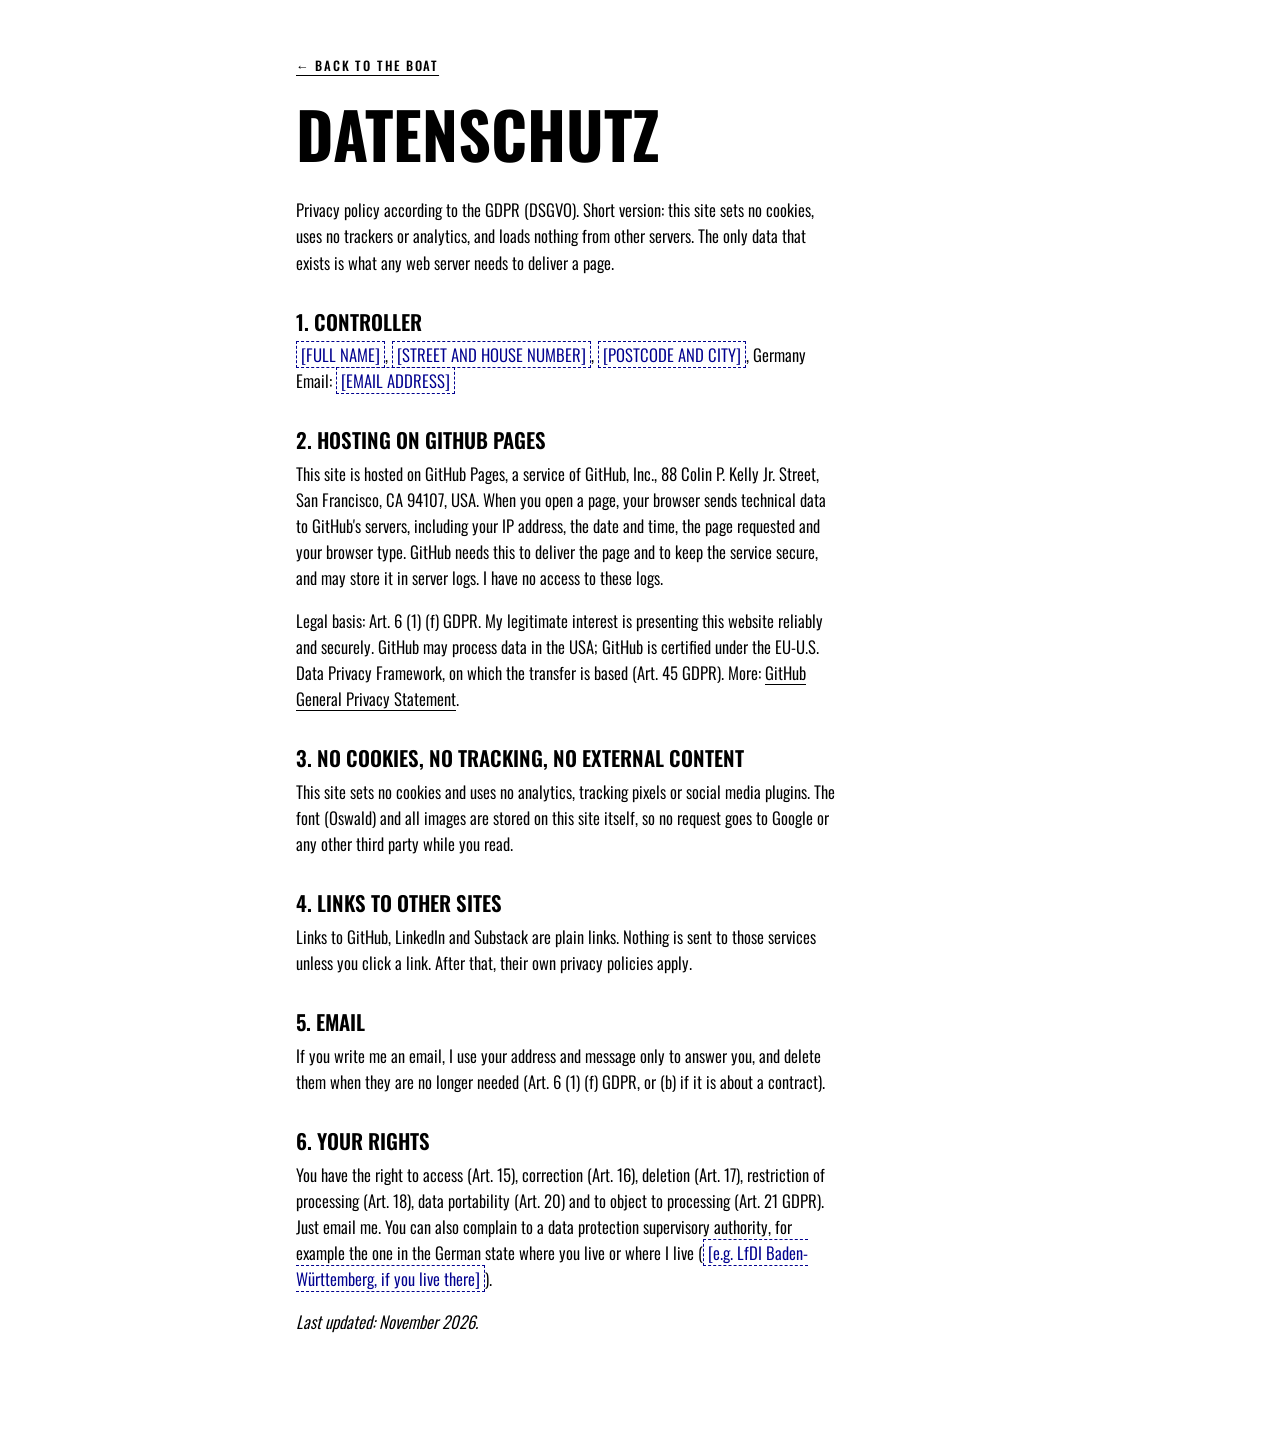
==== datenschutz.html @ 5a3aac25 "First version of ameursault.de Plain HTML/CSS/JS personal site: hero with robot-arm animation, linoc" ====
<!doctype html>
<html lang="en">
<head>
  <meta charset="utf-8">
  <meta name="viewport" content="width=device-width, initial-scale=1">
  <title>Datenschutz · Caspar Röder</title>
  <meta name="description" content="Privacy policy (Datenschutzerklärung) for ameursault.de.">
  <meta name="robots" content="noindex">
  <link rel="icon" href="favicon.svg" type="image/svg+xml">
  <link rel="stylesheet" href="css/style.css">
</head>
<body>
<main class="page legal">
  <a class="back" href="./">← Back to the boat</a>
  <h1>Datenschutz</h1>
  <p>Privacy policy according to the GDPR (DSGVO). Short version: this site sets no cookies, uses no trackers or analytics, and loads nothing from other servers. The only data that exists is what any web server needs to deliver a page.</p>

  <!-- TODO Caspar: replace every [BRACKETED] part with your real details. -->
  <h2>1. Controller</h2>
  <p>
    <mark class="todo">[FULL NAME]</mark>, <mark class="todo">[STREET AND HOUSE NUMBER]</mark>, <mark class="todo">[POSTCODE AND CITY]</mark>, Germany<br>
    Email: <mark class="todo">[EMAIL ADDRESS]</mark>
  </p>

  <h2>2. Hosting on GitHub Pages</h2>
  <p>This site is hosted on GitHub Pages, a service of GitHub, Inc., 88 Colin P. Kelly Jr. Street, San Francisco, CA 94107, USA. When you open a page, your browser sends technical data to GitHub's servers, including your IP address, the date and time, the page requested and your browser type. GitHub needs this to deliver the page and to keep the service secure, and may store it in server logs. I have no access to these logs.</p>
  <p>Legal basis: Art. 6 (1) (f) GDPR. My legitimate interest is presenting this website reliably and securely. GitHub may process data in the USA; GitHub is certified under the EU-U.S. Data Privacy Framework, on which the transfer is based (Art. 45 GDPR). More: <a href="https://docs.github.com/en/site-policy/privacy-policies/github-general-privacy-statement">GitHub General Privacy Statement</a>.</p>

  <h2>3. No cookies, no tracking, no external content</h2>
  <p>This site sets no cookies and uses no analytics, tracking pixels or social media plugins. The font (Oswald) and all images are stored on this site itself, so no request goes to Google or any other third party while you read.</p>

  <h2>4. Links to other sites</h2>
  <p>Links to GitHub, LinkedIn and Substack are plain links. Nothing is sent to those services unless you click a link. After that, their own privacy policies apply.</p>

  <h2>5. Email</h2>
  <p>If you write me an email, I use your address and message only to answer you, and delete them when they are no longer needed (Art. 6 (1) (f) GDPR, or (b) if it is about a contract).</p>

  <h2>6. Your rights</h2>
  <p>You have the right to access (Art. 15), correction (Art. 16), deletion (Art. 17), restriction of processing (Art. 18), data portability (Art. 20) and to object to processing (Art. 21 GDPR). Just email me. You can also complain to a data protection supervisory authority, for example the one in the German state where you live or where I live (<mark class="todo">[e.g. LfDI Baden-Württemberg, if you live there]</mark>).</p>

  <p><em>Last updated: November 2026.</em></p>
</main>
</body>
</html>
---- css/style.css ----
/* ameursault.de: black and white, one accent from the LauzHack project (AXA blue). */

@font-face {
  font-family: "Oswald";
  src: url("../fonts/oswald-latin.woff2") format("woff2");
  font-weight: 200 700; /* one variable file covers every weight */
  font-display: swap;
}

:root {
  --ink: #000;
  --paper: #fff;
  --accent: #00008f;   /* main accent, from frugal-site-check */
  --accent-2: #3b3fd8; /* second colour, only for focus rings */

  /* The boat: width of the left column, the hull inside it, and the seats. */
  --spine: 44px;
  --hull: 26px;
  --seat: 14px;
  --gutter: 16px;
  --line: 1.25px;
}
@media (min-width: 700px) {
  :root { --spine: 88px; --hull: 40px; --seat: 20px; }
}

* { box-sizing: border-box; }
html { -webkit-text-size-adjust: 100%; scroll-behavior: smooth; }
body {
  margin: 0;
  background: var(--paper);
  color: var(--ink);
  font: 350 1.1875rem/1.55 "Oswald", "Arial Narrow", sans-serif;
  overflow-x: hidden;
}
p { margin: 0 0 1em; max-width: 60ch; }
h1, h2, h3 { margin: 0; text-transform: uppercase; }
ul, ol { margin: 0; padding: 0; list-style: none; }
img, svg { display: block; max-width: 100%; }
a { color: inherit; text-decoration-thickness: 1px; text-underline-offset: 4px; }
a:hover { color: var(--accent); }
:focus-visible { outline: 2px solid var(--accent-2); outline-offset: 3px; }
button { font: inherit; color: inherit; }

.skip {
  position: absolute; left: 16px; top: -60px; z-index: 10;
  background: var(--ink); color: var(--paper); padding: 8px 14px;
}
.skip:focus { top: 12px; }

/* ---------- page + boat ---------- */
.page {
  position: relative;
  max-width: 980px;
  margin: 0 auto;
  padding: 0 var(--gutter);
}

/* Bow and stern keep a fixed height; only the straight middle stretches with the page. */
.hull {
  position: absolute;
  top: 24px; bottom: 24px;
  left: calc(var(--gutter) + (var(--spine) - var(--hull)) / 2);
  width: var(--hull);
  display: flex; flex-direction: column;
  pointer-events: none;
}
.hull svg { width: 100%; height: 120px; flex: none; overflow: visible; }
.hull path { fill: none; stroke: var(--ink); stroke-width: var(--line); vector-effect: non-scaling-stroke; }
.hull .mid {
  flex: 1;
  margin: 0 calc(var(--hull) / 40 * 1 - var(--line) / 2);
  border-left: var(--line) solid var(--ink);
  border-right: var(--line) solid var(--ink);
}

.sec {
  position: relative;
  margin-left: var(--spine);
  padding: 80px 0 16px;
}
.hero { padding-top: 150px; } /* the first seat sits just below the bow */

/* An oar = the thin rule that opens each section. Its seat sits on the hull. */
.oar {
  position: relative;
  display: flex; align-items: center;
  min-height: var(--seat);
  margin-bottom: 32px;
}
.oar::before { /* the shaft */
  content: "";
  position: absolute; top: 50%;
  left: calc(var(--spine) / -2); right: 16px;
  border-top: 1px solid var(--ink);
}
.oar::after { /* the blade */
  content: "";
  position: absolute; top: 50%; right: 0;
  width: 22px; height: 8px; margin-top: -4px;
  border-radius: 50%;
  background: var(--ink);
}
.seat {
  position: absolute; z-index: 1;
  left: calc(var(--spine) / -2 - var(--seat) / 2);
  width: var(--seat); height: var(--seat);
  border: var(--line) solid var(--ink);
  border-radius: 50%;
  background: var(--paper);
}
.label {
  position: relative; z-index: 1;
  padding-right: 12px;
  background: var(--paper);
  font-size: 0.75rem; font-weight: 500;
  letter-spacing: 0.14em; text-transform: uppercase;
}

/* Wide screens have room for the oar on the other side too, like in the print. */
@media (min-width: 1140px) {
  .seat::before {
    content: ""; position: absolute; top: 50%; right: 100%;
    width: 72px; border-top: 1px solid var(--ink);
  }
  .seat::after {
    content: ""; position: absolute; top: 50%; right: calc(100% + 64px);
    width: 22px; height: 8px; margin-top: -4px;
    border-radius: 50%; background: var(--ink);
  }
}

/* Accent only where you are (or point): the seat and oar of the current section. */
.oar, .oar::before, .oar::after, .seat, .seat::before, .seat::after {
  transition: background-color 0.3s, border-color 0.3s, color 0.3s;
}
.sec.is-here .seat, .oar:hover .seat { background: var(--accent); border-color: var(--accent); }
.sec.is-here .oar::before, .oar:hover::before,
.sec.is-here .seat::before, .oar:hover .seat::before { border-color: var(--accent); }
.sec.is-here .oar::after, .oar:hover::after,
.sec.is-here .seat::after, .oar:hover .seat::after { background: var(--accent); }
.sec.is-here .label { color: var(--accent); }

/* ---------- hero ---------- */
.hero-grid { display: grid; gap: 24px; }
.name {
  font-weight: 700;
  font-size: clamp(3.4rem, 19vw, 8rem);
  line-height: 1.04; /* room for the dots on the Ö when the name wraps */
  letter-spacing: -0.005em;
}
.tags { display: flex; flex-wrap: wrap; gap: 4px 0; }
.tags li {
  font-size: 0.78rem; font-weight: 500;
  letter-spacing: 0.14em; text-transform: uppercase;
}
/* Dot after each tag (not before), so a wrapped line never starts with a stray dot. */
.tags li:not(:last-child)::after { content: "·"; padding: 0 0.6em; }
/* Inside cards and the overlay, tags are small boxes instead. */
.card .tags, .sheet .tags { gap: 6px; }
.card .tags li, .sheet .tags li { border: 1px solid currentColor; padding: 1px 6px; }
.card .tags li::after, .sheet .tags li::after { content: none; }
.about { padding-top: 8px; }

@media (min-width: 860px) {
  .hero-grid {
    grid-template-columns: minmax(0, 1fr) minmax(300px, 430px);
    grid-template-areas: "name name" "tags tags" "about stage";
    column-gap: 48px;
  }
  .name { grid-area: name; }
  .tags { grid-area: tags; }
  .about { grid-area: about; padding-top: 24px; }
  .stage { grid-area: stage; align-self: start; margin-top: 24px; }
}

/* ---------- robot-arm stage ---------- */
.stage { position: relative; margin: 0; max-width: 420px; }
.stage svg { width: 100%; height: auto; overflow: visible; }
.stage .floor { stroke: var(--ink); stroke-width: 1.5; }
.stage .line { fill: none; stroke: var(--ink); stroke-width: 2; }
.stage .thin { stroke-width: 1.25; }
.stage .bucket { fill: var(--paper); stroke: var(--ink); stroke-width: 2; stroke-linejoin: round; }
.stage .part { fill: var(--paper); stroke: var(--ink); stroke-width: 2; }
.stage .led { fill: var(--accent); }
.stage .link { stroke: var(--ink); stroke-width: 13; stroke-linecap: round; }
.stage .link-in { stroke: var(--paper); stroke-width: 7; stroke-linecap: round; }
.stage .joint { fill: var(--paper); stroke: var(--ink); stroke-width: 2.5; }
.stage .palm { stroke: var(--ink); stroke-width: 5; stroke-linecap: round; }
.stage .finger { fill: none; stroke: var(--ink); stroke-width: 5; stroke-linecap: round; stroke-linejoin: round; }

.again {
  position: absolute; top: 0; right: 0;
  display: inline-flex; align-items: center; gap: 6px;
  min-height: 32px; padding: 4px 12px;
  border: 1px solid var(--ink); background: var(--paper);
  font-size: 0.75rem; font-weight: 500; letter-spacing: 0.14em; text-transform: uppercase;
  cursor: pointer;
}
.again svg { fill: none; stroke: currentColor; stroke-width: 1.6; stroke-linecap: round; }
.again:hover { color: var(--accent); border-color: var(--accent); }

/* ---------- section headings ---------- */
h2 {
  font-weight: 600;
  font-size: clamp(2.2rem, 7vw, 3.6rem);
  line-height: 1;
  margin-bottom: 32px;
}

/* ---------- projects ---------- */
.cards {
  display: grid;
  grid-template-columns: repeat(auto-fill, minmax(250px, 1fr));
  gap: 16px;
}
.card {
  display: flex; flex-direction: column; gap: 10px;
  width: 100%; height: 100%; min-height: 200px;
  padding: 20px;
  text-align: left;
  background: var(--paper);
  border: 1px solid var(--ink);
  border-radius: 0;
  cursor: pointer;
  transition: border-color 0.2s, color 0.2s;
}
.card h3 { font-size: 1.6rem; font-weight: 600; line-height: 1.05; }
.card p { margin: 0; font-size: 1.05rem; line-height: 1.4; }
.card .tags { margin-top: auto; }
.card .tags li { font-size: 0.68rem; }
.card .more {
  align-self: flex-end;
  font-size: 0.7rem; font-weight: 500; letter-spacing: 0.14em; text-transform: uppercase;
}
.card:hover, .card:focus-visible { border-color: var(--accent); color: var(--accent); }

/* Project details overlay */
.sheet {
  width: min(640px, calc(100vw - 32px));
  max-height: 85vh;
  padding: 0;
  border: 1px solid var(--ink);
  border-radius: 0;
  color: var(--ink);
  background: var(--paper);
}
.sheet::backdrop { background: rgba(255, 255, 255, 0.82); backdrop-filter: blur(2px); }
.sheet-in { position: relative; padding: 32px 24px 24px; }
.sheet h3 { font-size: clamp(1.8rem, 6vw, 2.6rem); font-weight: 600; line-height: 1; margin: 0 48px 12px 0; }
.sheet .tags { margin-bottom: 20px; }
.sheet p { font-size: 1.1rem; }
.sheet-links a {
  font-size: 0.85rem; font-weight: 500; letter-spacing: 0.14em; text-transform: uppercase;
  margin-right: 20px;
}
.close {
  position: absolute; top: 8px; right: 8px;
  width: 44px; height: 44px;
  border: 0; background: none;
  font-size: 2rem; line-height: 1; cursor: pointer;
}
.close:hover { color: var(--accent); }
@media (prefers-reduced-motion: no-preference) {
  .sheet[open] { animation: sheet-in 0.25s ease-out; }
  @keyframes sheet-in { from { opacity: 0; transform: translateY(10px); } }
}

/* ---------- writing ---------- */
.posts { margin-bottom: 28px; border-top: 1px solid var(--ink); }
.posts li { border-bottom: 1px solid var(--ink); padding: 14px 0; }
.posts a { display: grid; grid-template-columns: 7.5em 1fr; gap: 12px; text-decoration: none; }
.posts time { font-size: 0.78rem; letter-spacing: 0.12em; text-transform: uppercase; padding-top: 0.35em; }
.posts .soon { font-size: 1.4rem; text-transform: uppercase; }
.button {
  display: inline-block;
  padding: 12px 20px;
  border: 1px solid var(--ink);
  font-size: 0.85rem; font-weight: 500; letter-spacing: 0.14em; text-transform: uppercase;
  text-decoration: none;
  transition: background-color 0.2s, color 0.2s, border-color 0.2s;
}
.button:hover { background: var(--accent); border-color: var(--accent); color: var(--paper); }

/* ---------- links ---------- */
.links { display: flex; flex-wrap: wrap; gap: 14px 32px; }
.links a {
  font-size: 1rem; font-weight: 500; letter-spacing: 0.14em; text-transform: uppercase;
  text-decoration: none;
  border-bottom: 1px solid var(--ink);
  padding-bottom: 2px;
}
.links a:hover { border-color: var(--accent); }

/* ---------- footer (the stern needs room below the last seat) ---------- */
.foot { padding-bottom: 150px; }
.small { font-size: 0.9rem; margin-bottom: 0.4em; }

/* ---------- fade-in on scroll (only when JS runs and motion is fine) ---------- */
@media (prefers-reduced-motion: no-preference) {
  .js .reveal { opacity: 0; transform: translateY(14px); transition: opacity 0.7s ease, transform 0.7s ease; }
  .js .reveal.in { opacity: 1; transform: none; }
}
@media (prefers-reduced-motion: reduce) {
  html { scroll-behavior: auto; }
  * { transition: none !important; }
}

/* ---------- Impressum / Datenschutz ---------- */
.legal { max-width: 720px; padding-top: 48px; padding-bottom: 96px; }
.legal h1 { font-size: clamp(2.4rem, 10vw, 4rem); font-weight: 700; line-height: 1; margin: 24px 0 32px; }
.legal h2 { font-size: 1.3rem; margin: 36px 0 10px; }
.legal p, .legal li { font-size: 1.05rem; }
.legal ul { list-style: disc; padding-left: 1.2em; margin-bottom: 1em; }
.back { font-size: 0.8rem; font-weight: 500; letter-spacing: 0.14em; text-transform: uppercase; }
.todo { background: none; color: var(--accent); border: 1px dashed var(--accent); padding: 0 4px; }
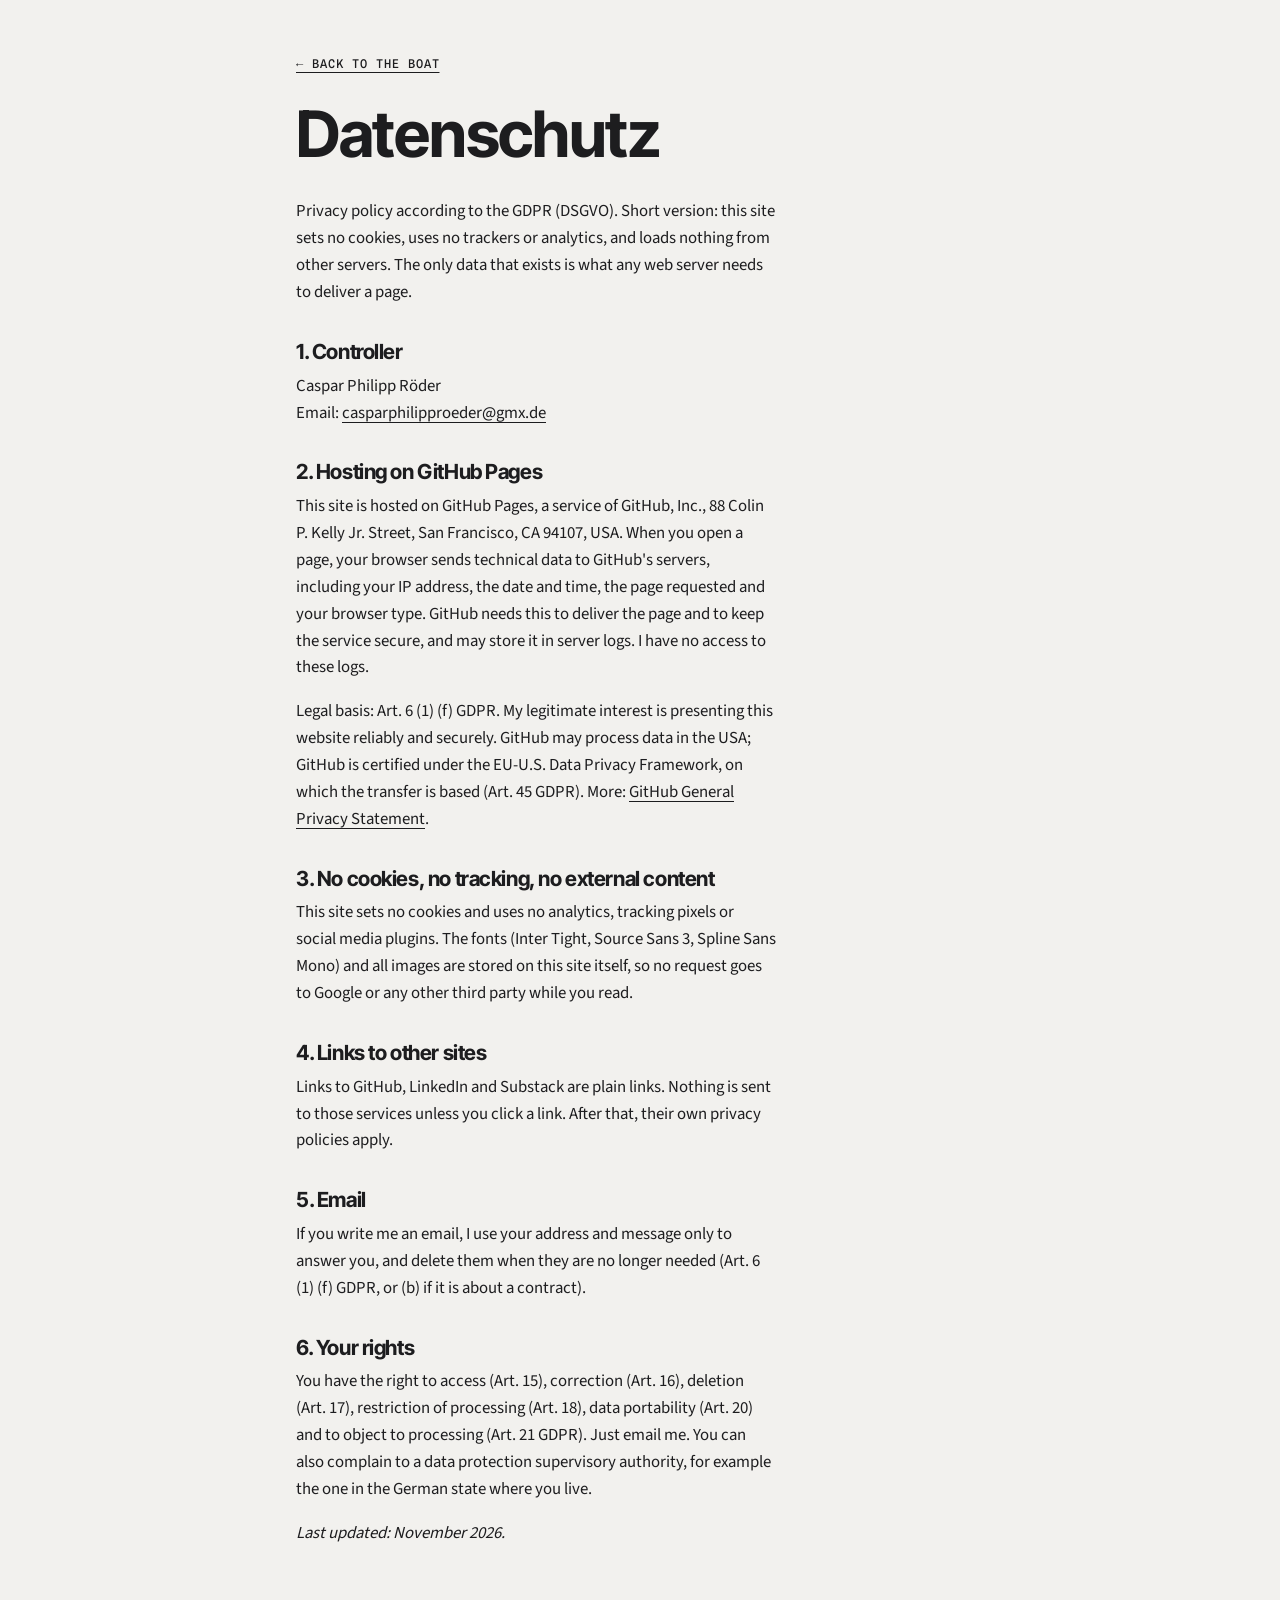
==== commit 2f612e76: "Datenschutz: name and email, current fonts" ====
--- a/datenschutz.html
+++ b/datenschutz.html
@@ -15,11 +15,10 @@
   <h1>Datenschutz</h1>
   <p>Privacy policy according to the GDPR (DSGVO). Short version: this site sets no cookies, uses no trackers or analytics, and loads nothing from other servers. The only data that exists is what any web server needs to deliver a page.</p>
 
-  <!-- TODO Caspar: replace every [BRACKETED] part with your real details. -->
   <h2>1. Controller</h2>
   <p>
-    <mark class="todo">[FULL NAME]</mark>, <mark class="todo">[STREET AND HOUSE NUMBER]</mark>, <mark class="todo">[POSTCODE AND CITY]</mark>, Germany<br>
-    Email: <mark class="todo">[EMAIL ADDRESS]</mark>
+    Caspar Philipp Röder<br>
+    Email: <a href="mailto:casparphilipproeder@gmx.de">casparphilipproeder@gmx.de</a>
   </p>
 
   <h2>2. Hosting on GitHub Pages</h2>
@@ -27,7 +26,7 @@
   <p>Legal basis: Art. 6 (1) (f) GDPR. My legitimate interest is presenting this website reliably and securely. GitHub may process data in the USA; GitHub is certified under the EU-U.S. Data Privacy Framework, on which the transfer is based (Art. 45 GDPR). More: <a href="https://docs.github.com/en/site-policy/privacy-policies/github-general-privacy-statement">GitHub General Privacy Statement</a>.</p>
 
   <h2>3. No cookies, no tracking, no external content</h2>
-  <p>This site sets no cookies and uses no analytics, tracking pixels or social media plugins. The font (Oswald) and all images are stored on this site itself, so no request goes to Google or any other third party while you read.</p>
+  <p>This site sets no cookies and uses no analytics, tracking pixels or social media plugins. The fonts (Inter Tight, Source Sans 3, Spline Sans Mono) and all images are stored on this site itself, so no request goes to Google or any other third party while you read.</p>
 
   <h2>4. Links to other sites</h2>
   <p>Links to GitHub, LinkedIn and Substack are plain links. Nothing is sent to those services unless you click a link. After that, their own privacy policies apply.</p>
@@ -36,7 +35,7 @@
   <p>If you write me an email, I use your address and message only to answer you, and delete them when they are no longer needed (Art. 6 (1) (f) GDPR, or (b) if it is about a contract).</p>
 
   <h2>6. Your rights</h2>
-  <p>You have the right to access (Art. 15), correction (Art. 16), deletion (Art. 17), restriction of processing (Art. 18), data portability (Art. 20) and to object to processing (Art. 21 GDPR). Just email me. You can also complain to a data protection supervisory authority, for example the one in the German state where you live or where I live (<mark class="todo">[e.g. LfDI Baden-Württemberg, if you live there]</mark>).</p>
+  <p>You have the right to access (Art. 15), correction (Art. 16), deletion (Art. 17), restriction of processing (Art. 18), data portability (Art. 20) and to object to processing (Art. 21 GDPR). Just email me. You can also complain to a data protection supervisory authority, for example the one in the German state where you live.</p>
 
   <p><em>Last updated: November 2026.</em></p>
 </main>
--- a/css/style.css
+++ b/css/style.css
@@ -1,27 +1,44 @@
-/* ameursault.de: black and white, one accent from the LauzHack project (AXA blue). */
-
+/* ameursault.de: warm light grey, soft black, one orange. Fonts as in the LauzHack project. */
+
+/* Three self-hosted fonts (OFL, from github.com/google/fonts), trimmed to the weights we use. */
 @font-face {
-  font-family: "Oswald";
-  src: url("../fonts/oswald-latin.woff2") format("woff2");
-  font-weight: 200 700; /* one variable file covers every weight */
+  font-family: "Inter Tight";
+  src: url("../fonts/inter-tight.woff2") format("woff2");
+  font-weight: 500 700;
   font-display: swap;
 }
+@font-face {
+  font-family: "Source Sans 3";
+  src: url("../fonts/source-sans-3.woff2") format("woff2");
+  font-weight: 400 600;
+  font-display: swap;
+}
+@font-face {
+  font-family: "Spline Sans Mono";
+  src: url("../fonts/spline-sans-mono.woff2") format("woff2");
+  font-weight: 500;
+  font-display: swap;
+}
 
 :root {
-  --ink: #000;
-  --paper: #fff;
-  --accent: #00008f;   /* main accent, from frugal-site-check */
-  --accent-2: #3b3fd8; /* second colour, only for focus rings */
-
-  /* The boat: width of the left column, the hull inside it, and the seats. */
+  --paper: #f2f1ee;   /* white with a small grey tint */
+  --card: #fbfbfa;    /* cards sit a touch lighter than the page */
+  --ink: #1d1d1f;     /* text: soft black, never pure #000 */
+  --line: rgba(29, 29, 31, 0.18);
+  --orange: #ff5a1f;  /* the one accent: dots, hover, the robot's LED */
+
+  --head: "Inter Tight", "Helvetica Neue", Arial, sans-serif;
+  --text: "Source Sans 3", "Helvetica Neue", Arial, sans-serif;
+  --mono: "Spline Sans Mono", ui-monospace, Menlo, monospace;
+
+  /* The oar dots: width of the left column, and the seat size. */
   --spine: 44px;
-  --hull: 26px;
   --seat: 14px;
   --gutter: 16px;
-  --line: 1.25px;
+  --ease: cubic-bezier(0.2, 0.7, 0.2, 1);
 }
 @media (min-width: 700px) {
-  :root { --spine: 88px; --hull: 40px; --seat: 20px; }
+  :root { --spine: 88px; --seat: 20px; }
 }
 
 * { box-sizing: border-box; }
@@ -30,17 +47,27 @@
   margin: 0;
   background: var(--paper);
   color: var(--ink);
-  font: 350 1.1875rem/1.55 "Oswald", "Arial Narrow", sans-serif;
+  font: 400 1.1875rem/1.6 var(--text);
+  -webkit-font-smoothing: antialiased;
   overflow-x: hidden;
 }
 p { margin: 0 0 1em; max-width: 60ch; }
-h1, h2, h3 { margin: 0; text-transform: uppercase; }
+h1, h2, h3, h4 { margin: 0; font-family: var(--head); letter-spacing: -0.02em; }
 ul, ol { margin: 0; padding: 0; list-style: none; }
 img, svg { display: block; max-width: 100%; }
 a { color: inherit; text-decoration-thickness: 1px; text-underline-offset: 4px; }
-a:hover { color: var(--accent); }
-:focus-visible { outline: 2px solid var(--accent-2); outline-offset: 3px; }
+a:hover { color: var(--orange); }
+:focus-visible { outline: 2px solid var(--ink); outline-offset: 3px; }
 button { font: inherit; color: inherit; }
+::selection { background: var(--orange); color: #fff; }
+
+/* Small uppercase mono text: labels, tags, buttons, dates. */
+.label, .tags li, .more, .button, .links a, .posts time, .sheet-links a, .back {
+  font-family: var(--mono);
+  font-weight: 500;
+  text-transform: uppercase;
+  letter-spacing: 0.08em;
+}
 
 .skip {
   position: absolute; left: 16px; top: -60px; z-index: 10;
@@ -48,211 +75,209 @@
 }
 .skip:focus { top: 12px; }
 
-/* ---------- page + boat ---------- */
+/* ---------- page ---------- */
 .page {
   position: relative;
-  max-width: 980px;
+  max-width: 1000px;
   margin: 0 auto;
   padding: 0 var(--gutter);
-}
-
-/* Bow and stern keep a fixed height; only the straight middle stretches with the page. */
-.hull {
-  position: absolute;
-  top: 24px; bottom: 24px;
-  left: calc(var(--gutter) + (var(--spine) - var(--hull)) / 2);
-  width: var(--hull);
-  display: flex; flex-direction: column;
-  pointer-events: none;
-}
-.hull svg { width: 100%; height: 120px; flex: none; overflow: visible; }
-.hull path { fill: none; stroke: var(--ink); stroke-width: var(--line); vector-effect: non-scaling-stroke; }
-.hull .mid {
-  flex: 1;
-  margin: 0 calc(var(--hull) / 40 * 1 - var(--line) / 2);
-  border-left: var(--line) solid var(--ink);
-  border-right: var(--line) solid var(--ink);
 }
 
 .sec {
   position: relative;
   margin-left: var(--spine);
-  padding: 80px 0 16px;
-}
-.hero { padding-top: 150px; } /* the first seat sits just below the bow */
-
-/* An oar = the thin rule that opens each section. Its seat sits on the hull. */
+  padding: 88px 0 16px;
+}
+.hero { padding-top: 96px; }
+
+/* Section header: a seat (ring) on the left, the label, and an orange oar blade at the right.
+   No lines any more, only the dots from the linocut. */
 .oar {
   position: relative;
   display: flex; align-items: center;
   min-height: var(--seat);
-  margin-bottom: 32px;
-}
-.oar::before { /* the shaft */
-  content: "";
-  position: absolute; top: 50%;
-  left: calc(var(--spine) / -2); right: 16px;
-  border-top: 1px solid var(--ink);
+  margin-bottom: 36px;
 }
 .oar::after { /* the blade */
   content: "";
   position: absolute; top: 50%; right: 0;
   width: 22px; height: 8px; margin-top: -4px;
   border-radius: 50%;
-  background: var(--ink);
+  background: var(--orange);
 }
 .seat {
   position: absolute; z-index: 1;
   left: calc(var(--spine) / -2 - var(--seat) / 2);
   width: var(--seat); height: var(--seat);
-  border: var(--line) solid var(--ink);
+  border: 2px solid var(--ink);
   border-radius: 50%;
   background: var(--paper);
-}
-.label {
-  position: relative; z-index: 1;
-  padding-right: 12px;
-  background: var(--paper);
-  font-size: 0.75rem; font-weight: 500;
-  letter-spacing: 0.14em; text-transform: uppercase;
-}
-
-/* Wide screens have room for the oar on the other side too, like in the print. */
+  transition: background-color 0.3s, border-color 0.3s, transform 0.3s var(--ease);
+}
+.label { font-size: 0.72rem; }
+
+/* Wide screens: a second blade on the far left, like the pairs of oars in the print. */
 @media (min-width: 1140px) {
-  .seat::before {
-    content: ""; position: absolute; top: 50%; right: 100%;
-    width: 72px; border-top: 1px solid var(--ink);
+  .seat::after {
+    content: ""; position: absolute; top: 50%; right: calc(100% + 56px);
+    width: 22px; height: 8px; margin-top: -4px;
+    border-radius: 50%; background: var(--orange);
   }
-  .seat::after {
-    content: ""; position: absolute; top: 50%; right: calc(100% + 64px);
-    width: 22px; height: 8px; margin-top: -4px;
-    border-radius: 50%; background: var(--ink);
-  }
-}
-
-/* Accent only where you are (or point): the seat and oar of the current section. */
-.oar, .oar::before, .oar::after, .seat, .seat::before, .seat::after {
-  transition: background-color 0.3s, border-color 0.3s, color 0.3s;
-}
-.sec.is-here .seat, .oar:hover .seat { background: var(--accent); border-color: var(--accent); }
-.sec.is-here .oar::before, .oar:hover::before,
-.sec.is-here .seat::before, .oar:hover .seat::before { border-color: var(--accent); }
-.sec.is-here .oar::after, .oar:hover::after,
-.sec.is-here .seat::after, .oar:hover .seat::after { background: var(--accent); }
-.sec.is-here .label { color: var(--accent); }
+}
+
+/* The section you are reading: its seat fills orange. */
+.sec.is-here .seat { background: var(--orange); border-color: var(--orange); transform: scale(1.1); }
+@media (hover: hover) {
+  .oar:hover .seat { background: var(--orange); border-color: var(--orange); }
+}
 
 /* ---------- hero ---------- */
 .hero-grid { display: grid; gap: 24px; }
 .name {
   font-weight: 700;
-  font-size: clamp(3.4rem, 19vw, 8rem);
-  line-height: 1.04; /* room for the dots on the Ö when the name wraps */
-  letter-spacing: -0.005em;
-}
-.tags { display: flex; flex-wrap: wrap; gap: 4px 0; }
-.tags li {
-  font-size: 0.78rem; font-weight: 500;
-  letter-spacing: 0.14em; text-transform: uppercase;
-}
-/* Dot after each tag (not before), so a wrapped line never starts with a stray dot. */
-.tags li:not(:last-child)::after { content: "·"; padding: 0 0.6em; }
-/* Inside cards and the overlay, tags are small boxes instead. */
-.card .tags, .sheet .tags { gap: 6px; }
-.card .tags li, .sheet .tags li { border: 1px solid currentColor; padding: 1px 6px; }
-.card .tags li::after, .sheet .tags li::after { content: none; }
+  font-size: clamp(2.9rem, 14.5vw, 5.9rem);
+  line-height: 1.02;
+  letter-spacing: -0.035em;
+  text-transform: uppercase;
+}
+.tags { display: flex; flex-wrap: wrap; gap: 4px 1.6em; }
+.tags li { font-size: 0.72rem; }
 .about { padding-top: 8px; }
+.about p { font-size: 1.2rem; }
 
 @media (min-width: 860px) {
   .hero-grid {
-    grid-template-columns: minmax(0, 1fr) minmax(300px, 430px);
+    grid-template-columns: minmax(0, 1fr) minmax(300px, 420px);
     grid-template-areas: "name name" "tags tags" "about stage";
-    column-gap: 48px;
+    column-gap: 56px;
   }
   .name { grid-area: name; }
   .tags { grid-area: tags; }
-  .about { grid-area: about; padding-top: 24px; }
-  .stage { grid-area: stage; align-self: start; margin-top: 24px; }
+  .about { grid-area: about; padding-top: 28px; }
+  .stage { grid-area: stage; align-self: start; margin-top: 8px; }
+}
+
+/* Pixel mosaic, top right of the hero. Squares are soft black and flash orange now and then. */
+.pixels {
+  position: absolute; right: 0; top: 150px;
+  width: clamp(84px, 15vw, 150px); height: auto;
+  pointer-events: none;
+}
+.pixels rect { fill: var(--ink); }
+@media (prefers-reduced-motion: no-preference) {
+  /* "Impulsive": long calm, then a sudden flash, not a smooth fade. */
+  .pixels rect { animation: pixel 3s steps(1, end) infinite; }
+  @keyframes pixel {
+    0%, 62% { fill: var(--ink); }
+    64%, 78% { fill: var(--orange); }
+    80%, 100% { fill: var(--ink); }
+  }
+}
+@media (max-width: 859px) {
+  .pixels { top: 150px; width: 64px; }
+  .name { padding-right: 76px; }
 }
 
 /* ---------- robot-arm stage ---------- */
 .stage { position: relative; margin: 0; max-width: 420px; }
 .stage svg { width: 100%; height: auto; overflow: visible; }
-.stage .floor { stroke: var(--ink); stroke-width: 1.5; }
 .stage .line { fill: none; stroke: var(--ink); stroke-width: 2; }
-.stage .thin { stroke-width: 1.25; }
-.stage .bucket { fill: var(--paper); stroke: var(--ink); stroke-width: 2; stroke-linejoin: round; }
 .stage .part { fill: var(--paper); stroke: var(--ink); stroke-width: 2; }
-.stage .led { fill: var(--accent); }
+.stage .led { fill: var(--orange); }
+/* Split cells keep a constant rim width however small they get. */
+.stage .cell-rim { fill: none; stroke: var(--ink); stroke-width: 2; vector-effect: non-scaling-stroke; }
 .stage .link { stroke: var(--ink); stroke-width: 13; stroke-linecap: round; }
 .stage .link-in { stroke: var(--paper); stroke-width: 7; stroke-linecap: round; }
 .stage .joint { fill: var(--paper); stroke: var(--ink); stroke-width: 2.5; }
 .stage .palm { stroke: var(--ink); stroke-width: 5; stroke-linecap: round; }
 .stage .finger { fill: none; stroke: var(--ink); stroke-width: 5; stroke-linecap: round; stroke-linejoin: round; }
 
-.again {
-  position: absolute; top: 0; right: 0;
-  display: inline-flex; align-items: center; gap: 6px;
-  min-height: 32px; padding: 4px 12px;
-  border: 1px solid var(--ink); background: var(--paper);
-  font-size: 0.75rem; font-weight: 500; letter-spacing: 0.14em; text-transform: uppercase;
-  cursor: pointer;
-}
-.again svg { fill: none; stroke: currentColor; stroke-width: 1.6; stroke-linecap: round; }
-.again:hover { color: var(--accent); border-color: var(--accent); }
-
 /* ---------- section headings ---------- */
 h2 {
-  font-weight: 600;
+  font-weight: 700;
   font-size: clamp(2.2rem, 7vw, 3.6rem);
   line-height: 1;
-  margin-bottom: 32px;
+  margin-bottom: 36px;
 }
 
 /* ---------- projects ---------- */
+/* Group names inside Projects ("Computer Vision", "More projects"), with an orange dot. */
+.group {
+  display: flex; align-items: center; gap: 10px;
+  margin: 0 0 16px;
+  font-family: var(--mono); font-size: 0.8rem; font-weight: 500;
+  letter-spacing: 0.08em; text-transform: uppercase;
+}
+.group::before { content: ""; width: 9px; height: 9px; border-radius: 50%; background: var(--orange); }
+.cards + .group { margin-top: 48px; }
 .cards {
   display: grid;
-  grid-template-columns: repeat(auto-fill, minmax(250px, 1fr));
+  grid-template-columns: repeat(auto-fit, minmax(min(100%, 300px), 1fr)); /* 1 column on phones, 2 on desktop */
   gap: 16px;
 }
+.cards > li { display: flex; }
 .card {
+  position: relative;
   display: flex; flex-direction: column; gap: 10px;
-  width: 100%; height: 100%; min-height: 200px;
-  padding: 20px;
-  text-align: left;
-  background: var(--paper);
-  border: 1px solid var(--ink);
-  border-radius: 0;
+  width: 100%; min-height: 210px;
+  padding: 24px;
+  background: var(--card);
+  border: 1px solid var(--line);
   cursor: pointer;
-  transition: border-color 0.2s, color 0.2s;
-}
-.card h3 { font-size: 1.6rem; font-weight: 600; line-height: 1.05; }
-.card p { margin: 0; font-size: 1.05rem; line-height: 1.4; }
-.card .tags { margin-top: auto; }
-.card .tags li { font-size: 0.68rem; }
-.card .more {
-  align-self: flex-end;
-  font-size: 0.7rem; font-weight: 500; letter-spacing: 0.14em; text-transform: uppercase;
-}
-.card:hover, .card:focus-visible { border-color: var(--accent); color: var(--accent); }
+  transition: border-color 0.25s, transform 0.25s var(--ease), box-shadow 0.25s;
+}
+.card h4 { font-size: 1.55rem; font-weight: 700; line-height: 1.1; }
+/* The real button is the title; its ::after stretches over the whole card, so a click anywhere opens it. */
+.card h4 button {
+  padding: 0; border: 0; background: none;
+  font: inherit; letter-spacing: inherit; text-align: left; cursor: pointer;
+}
+.card h4 button::after { content: ""; position: absolute; inset: 0; }
+.card h4 button:focus-visible { outline: none; }
+.card:has(:focus-visible) { outline: 2px solid var(--ink); outline-offset: 3px; }
+.card p { margin: 0; font-size: 1.05rem; line-height: 1.45; }
+.card .more { margin-top: auto; align-self: flex-end; font-size: 0.66rem; }
+.card .more::after { content: " →"; color: var(--orange); }
+/* Cover picture: edge to edge at the top of the card. */
+.card .cover {
+  display: block;
+  width: calc(100% + 48px); max-width: none; height: auto;
+  margin: -24px -24px 6px;
+  aspect-ratio: 16 / 9; object-fit: cover;
+  border-bottom: 1px solid var(--line);
+  background: var(--ink);
+}
+@media (hover: hover) {
+  .card:hover { border-color: var(--ink); transform: translateY(-3px); box-shadow: 0 10px 30px -18px rgba(29, 29, 31, 0.45); }
+  .card:hover h4 { color: var(--orange); }
+}
 
 /* Project details overlay */
 .sheet {
   width: min(640px, calc(100vw - 32px));
   max-height: 85vh;
   padding: 0;
-  border: 1px solid var(--ink);
-  border-radius: 0;
+  border: 1px solid var(--line);
   color: var(--ink);
-  background: var(--paper);
-}
-.sheet::backdrop { background: rgba(255, 255, 255, 0.82); backdrop-filter: blur(2px); }
-.sheet-in { position: relative; padding: 32px 24px 24px; }
-.sheet h3 { font-size: clamp(1.8rem, 6vw, 2.6rem); font-weight: 600; line-height: 1; margin: 0 48px 12px 0; }
-.sheet .tags { margin-bottom: 20px; }
+  background: var(--card);
+  box-shadow: 0 30px 80px -30px rgba(29, 29, 31, 0.5);
+}
+.sheet::backdrop { background: rgba(242, 241, 238, 0.8); backdrop-filter: blur(3px); }
+.sheet-in { position: relative; padding: 36px 28px 28px; }
+.sheet h3 { font-size: clamp(1.8rem, 6vw, 2.5rem); font-weight: 700; line-height: 1.05; margin: 0 48px 20px 0; }
 .sheet p { font-size: 1.1rem; }
-.sheet-links a {
-  font-size: 0.85rem; font-weight: 500; letter-spacing: 0.14em; text-transform: uppercase;
-  margin-right: 20px;
+.sheet-links a { font-size: 0.78rem; margin-right: 20px; }
+/* Pictures in the overlay. A wide film strip keeps a readable height and scrolls sideways. */
+.shot { margin: 8px 0 26px; }
+.shot-box { overflow-x: auto; border: 1px solid var(--line); background: #fff; }
+/* The right edge fades out while there is more to scroll to. */
+.shot-box.more-right { -webkit-mask-image: linear-gradient(to right, #000 calc(100% - 56px), transparent); mask-image: linear-gradient(to right, #000 calc(100% - 56px), transparent); }
+.shot-box:focus-visible { outline: 2px solid var(--ink); outline-offset: 2px; }
+.shot img { display: block; height: 150px; width: auto; max-width: none; }
+.shot figcaption { margin-top: 10px; font-size: 1rem; line-height: 1.45; }
+.shot figcaption::before {
+  content: ""; display: inline-block; width: 8px; height: 8px; margin-right: 8px;
+  border-radius: 50%; background: var(--orange); vertical-align: 0.1em;
 }
 .close {
   position: absolute; top: 8px; right: 8px;
@@ -260,45 +285,47 @@
   border: 0; background: none;
   font-size: 2rem; line-height: 1; cursor: pointer;
 }
-.close:hover { color: var(--accent); }
+.close:hover { color: var(--orange); }
 @media (prefers-reduced-motion: no-preference) {
-  .sheet[open] { animation: sheet-in 0.25s ease-out; }
-  @keyframes sheet-in { from { opacity: 0; transform: translateY(10px); } }
+  .sheet[open] { animation: sheet-in 0.3s var(--ease); }
+  @keyframes sheet-in { from { opacity: 0; transform: translateY(12px); } }
 }
 
 /* ---------- writing ---------- */
-.posts { margin-bottom: 28px; border-top: 1px solid var(--ink); }
-.posts li { border-bottom: 1px solid var(--ink); padding: 14px 0; }
+.posts { margin-bottom: 28px; border-top: 1px solid var(--line); }
+.posts li { border-bottom: 1px solid var(--line); padding: 16px 0; }
 .posts a { display: grid; grid-template-columns: 7.5em 1fr; gap: 12px; text-decoration: none; }
-.posts time { font-size: 0.78rem; letter-spacing: 0.12em; text-transform: uppercase; padding-top: 0.35em; }
-.posts .soon { font-size: 1.4rem; text-transform: uppercase; }
+.posts time { font-size: 0.72rem; padding-top: 0.45em; }
+.posts .soon { font-family: var(--head); font-weight: 600; font-size: 1.4rem; letter-spacing: -0.01em; }
 .button {
   display: inline-block;
-  padding: 12px 20px;
+  padding: 14px 22px;
   border: 1px solid var(--ink);
-  font-size: 0.85rem; font-weight: 500; letter-spacing: 0.14em; text-transform: uppercase;
+  font-size: 0.75rem;
   text-decoration: none;
   transition: background-color 0.2s, color 0.2s, border-color 0.2s;
 }
-.button:hover { background: var(--accent); border-color: var(--accent); color: var(--paper); }
+.button:hover { background: var(--ink); border-color: var(--ink); color: var(--paper); }
 
 /* ---------- links ---------- */
 .links { display: flex; flex-wrap: wrap; gap: 14px 32px; }
 .links a {
-  font-size: 1rem; font-weight: 500; letter-spacing: 0.14em; text-transform: uppercase;
+  display: inline-block;
+  padding: 10px 0 8px; /* comfortable tap target on phones */
+  font-size: 0.85rem;
   text-decoration: none;
   border-bottom: 1px solid var(--ink);
-  padding-bottom: 2px;
-}
-.links a:hover { border-color: var(--accent); }
-
-/* ---------- footer (the stern needs room below the last seat) ---------- */
-.foot { padding-bottom: 150px; }
-.small { font-size: 0.9rem; margin-bottom: 0.4em; }
+}
+.links a:hover { border-color: var(--orange); }
+
+/* ---------- footer ---------- */
+.foot { padding-bottom: 96px; }
+.small { font-size: 0.95rem; margin-bottom: 0.4em; }
+.small a { display: inline-block; padding: 10px 2px; } /* tap target */
 
 /* ---------- fade-in on scroll (only when JS runs and motion is fine) ---------- */
 @media (prefers-reduced-motion: no-preference) {
-  .js .reveal { opacity: 0; transform: translateY(14px); transition: opacity 0.7s ease, transform 0.7s ease; }
+  .js .reveal { opacity: 0; transform: translateY(14px); transition: opacity 0.7s ease, transform 0.7s var(--ease); }
   .js .reveal.in { opacity: 1; transform: none; }
 }
 @media (prefers-reduced-motion: reduce) {
@@ -307,10 +334,35 @@
 }
 
 /* ---------- Impressum / Datenschutz ---------- */
+/* Writing: the way to the reading list. */
+.reading-link {
+  display: flex; flex-direction: column; gap: 6px;
+  margin-top: 40px; padding: 22px 24px;
+  background: var(--card); border: 1px solid var(--line);
+  text-decoration: none;
+  transition: border-color 0.25s, transform 0.25s var(--ease);
+}
+.reading-title { font-family: var(--head); font-weight: 700; font-size: 1.55rem; letter-spacing: -0.02em; line-height: 1.1; }
+.reading-sub { font-family: var(--mono); font-size: 0.72rem; letter-spacing: 0.06em; text-transform: uppercase; }
+.reading-sub::after { content: " →"; color: var(--orange); }
+@media (hover: hover) {
+  .reading-link:hover { border-color: var(--ink); transform: translateY(-3px); }
+  .reading-link:hover .reading-title { color: var(--orange); }
+}
+
+/* Reading list page */
+.books { margin-top: 8px; border-top: 1px solid var(--line); }
+.book { padding: 28px 0; border-bottom: 1px solid var(--line); }
+.books .book h2 { margin: 0 0 6px; font-size: clamp(1.4rem, 5vw, 1.8rem); line-height: 1.1; }
+.book .by { margin: 0 0 14px; font-family: var(--mono); font-size: 0.72rem; letter-spacing: 0.06em; text-transform: uppercase; }
+.book .by span + span::before { content: ""; display: inline-block; width: 6px; height: 6px; margin: 0 10px; border-radius: 50%; background: var(--orange); vertical-align: 0.15em; }
+.book p.review { margin: 0; font-size: 1.1rem; }
+.books .soon { padding: 28px 0; font-family: var(--head); font-weight: 600; font-size: 1.4rem; }
+
 .legal { max-width: 720px; padding-top: 48px; padding-bottom: 96px; }
 .legal h1 { font-size: clamp(2.4rem, 10vw, 4rem); font-weight: 700; line-height: 1; margin: 24px 0 32px; }
 .legal h2 { font-size: 1.3rem; margin: 36px 0 10px; }
 .legal p, .legal li { font-size: 1.05rem; }
 .legal ul { list-style: disc; padding-left: 1.2em; margin-bottom: 1em; }
-.back { font-size: 0.8rem; font-weight: 500; letter-spacing: 0.14em; text-transform: uppercase; }
-.todo { background: none; color: var(--accent); border: 1px dashed var(--accent); padding: 0 4px; }
+.back { font-size: 0.75rem; }
+.todo { background: none; color: var(--ink); border: 1px dashed var(--orange); padding: 0 4px; }
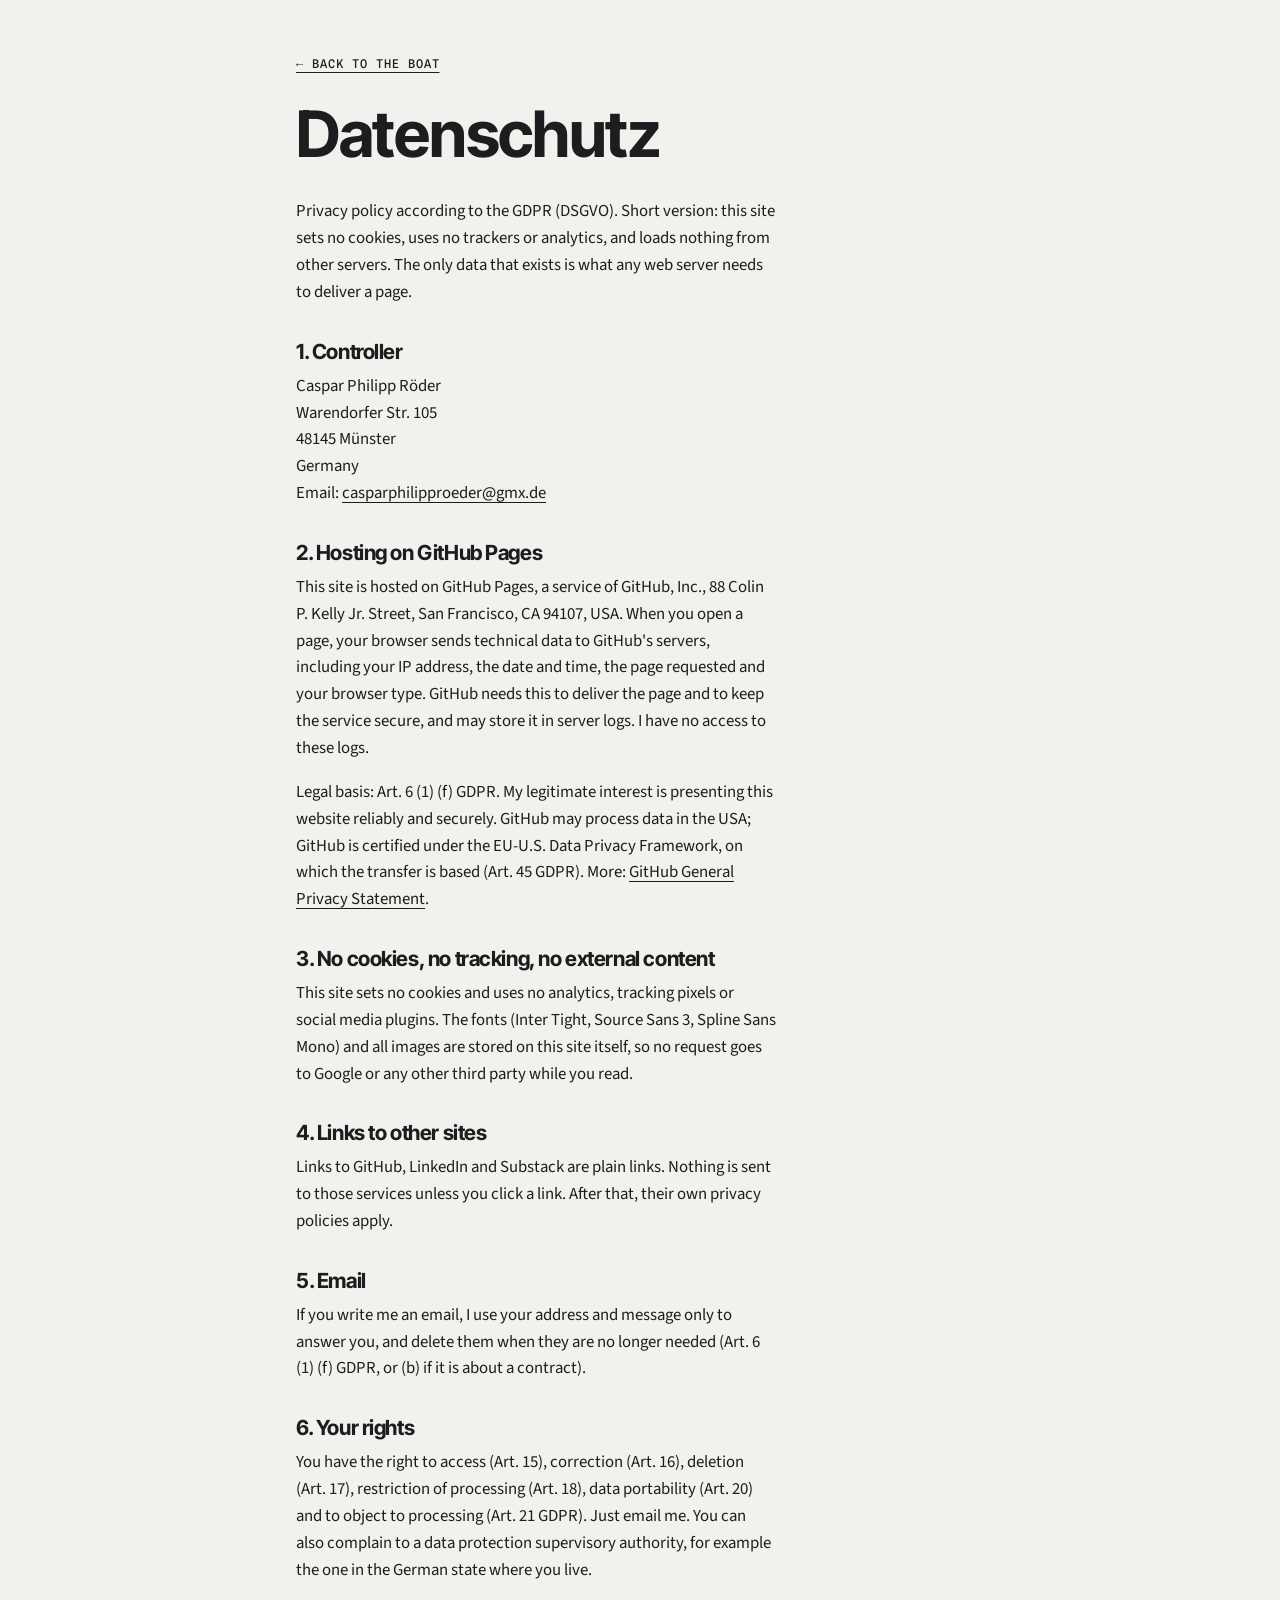
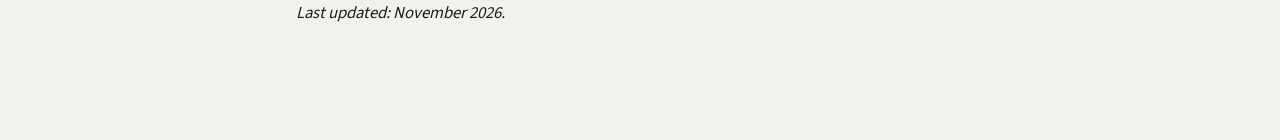
==== commit a6cf68a5: "Datenschutz: address of the controller" ====
--- a/datenschutz.html
+++ b/datenschutz.html
@@ -7,7 +7,7 @@
   <meta name="description" content="Privacy policy (Datenschutzerklärung) for ameursault.de.">
   <meta name="robots" content="noindex">
   <link rel="icon" href="favicon.svg" type="image/svg+xml">
-  <link rel="stylesheet" href="css/style.css">
+  <link rel="stylesheet" href="css/style.css?v=6">
 </head>
 <body>
 <main class="page legal">
@@ -18,6 +18,9 @@
   <h2>1. Controller</h2>
   <p>
     Caspar Philipp Röder<br>
+    Warendorfer Str. 105<br>
+    48145 Münster<br>
+    Germany<br>
     Email: <a href="mailto:casparphilipproeder@gmx.de">casparphilipproeder@gmx.de</a>
   </p>
 
--- a/css/style.css
+++ b/css/style.css
@@ -115,6 +115,14 @@
   transition: background-color 0.3s, border-color 0.3s, transform 0.3s var(--ease);
 }
 .label { font-size: 0.72rem; }
+
+/* Phones: no spine column on the left (it pushed everything to the right).
+   The seat sits in the row, before the label, so both page edges get the same 16px. */
+@media (max-width: 699px) {
+  .sec { margin-left: 0; }
+  .hero { padding-top: 28px; } /* less empty space above the name on phones */
+  .seat { position: relative; left: auto; flex: none; margin-right: 12px; }
+}
 
 /* Wide screens: a second blade on the far left, like the pairs of oars in the print. */
 @media (min-width: 1140px) {
@@ -164,22 +172,17 @@
   pointer-events: none;
 }
 .pixels rect { fill: var(--ink); }
-@media (prefers-reduced-motion: no-preference) {
-  /* "Impulsive": long calm, then a sudden flash, not a smooth fade. */
-  .pixels rect { animation: pixel 3s steps(1, end) infinite; }
-  @keyframes pixel {
-    0%, 62% { fill: var(--ink); }
-    64%, 78% { fill: var(--orange); }
-    80%, 100% { fill: var(--ink); }
-  }
-}
+/* Classes set by js/pixels.js (Rule 30): off, on, and just switched on. */
+.pixels rect.off { fill: transparent; }
+.pixels rect.new { fill: var(--orange); }
 @media (max-width: 859px) {
   .pixels { top: 150px; width: 64px; }
   .name { padding-right: 76px; }
 }
 
 /* ---------- robot-arm stage ---------- */
-.stage { position: relative; margin: 0; max-width: 420px; }
+/* z-index: the arm may swing over the text around it and stays on top. */
+.stage { position: relative; z-index: 2; margin: 0; max-width: 420px; }
 .stage svg { width: 100%; height: auto; overflow: visible; }
 .stage .line { fill: none; stroke: var(--ink); stroke-width: 2; }
 .stage .part { fill: var(--paper); stroke: var(--ink); stroke-width: 2; }
@@ -191,6 +194,14 @@
 .stage .joint { fill: var(--paper); stroke: var(--ink); stroke-width: 2.5; }
 .stage .palm { stroke: var(--ink); stroke-width: 5; stroke-linecap: round; }
 .stage .finger { fill: none; stroke: var(--ink); stroke-width: 5; stroke-linecap: round; stroke-linejoin: round; }
+/* Once the show is over the arm is yours: orange joints can be dragged, the fingers tapped. */
+.stage .handle { fill: transparent; pointer-events: none; outline: none; }
+.stage.live .handle { pointer-events: all; cursor: grab; touch-action: none; }
+.stage.live .handle:active { cursor: grabbing; }
+.stage.live #h-grip { cursor: pointer; }
+.stage .joint.dof { transition: fill 0.4s; }
+.stage.live .joint.dof { fill: var(--orange); }
+.stage .handle:focus-visible { stroke: var(--orange); stroke-width: 2; stroke-dasharray: 4 3; }
 
 /* ---------- section headings ---------- */
 h2 {
@@ -251,6 +262,26 @@
   .card:hover { border-color: var(--ink); transform: translateY(-3px); box-shadow: 0 10px 30px -18px rgba(29, 29, 31, 0.45); }
   .card:hover h4 { color: var(--orange); }
 }
+
+/* "More projects": small ovals with just the name; they open the same overlay. */
+.cards + .group, .pills + .group { margin-top: 48px; }
+.pills { display: flex; flex-wrap: wrap; gap: 12px; }
+.pill {
+  display: inline-flex; align-items: center; gap: 10px;
+  padding: 11px 20px 11px 16px;
+  border: 1px solid var(--line); border-radius: 999px;
+  background: var(--card); color: var(--ink);
+  font-family: var(--head); font-weight: 600; font-size: 1.05rem; letter-spacing: -0.01em;
+  cursor: pointer;
+  transition: border-color 0.25s, transform 0.25s var(--ease), box-shadow 0.25s;
+}
+.pill::before { content: ""; width: 7px; height: 7px; border-radius: 50%; background: var(--orange); }
+.pill::after { content: "→"; font-family: var(--mono); font-size: 0.8rem; color: var(--orange); }
+.pill:focus-visible { outline: 2px solid var(--ink); outline-offset: 3px; }
+@media (hover: hover) {
+  .pill:hover { border-color: var(--ink); transform: translateY(-2px); box-shadow: 0 8px 22px -16px rgba(29, 29, 31, 0.45); }
+}
+.sheet .lead { font-family: var(--head); font-weight: 600; font-size: 1.2rem; line-height: 1.35; }
 
 /* Project details overlay */
 .sheet {
@@ -293,10 +324,48 @@
 
 /* ---------- writing ---------- */
 .posts { margin-bottom: 28px; border-top: 1px solid var(--line); }
+.posts:empty { display: none; } /* no feed posts yet: no empty line */
+/* Writing: a featured piece with its picture, opens on Substack. */
+.article {
+  display: flex; flex-direction: column;
+  margin-bottom: 28px;
+  background: var(--card); border: 1px solid var(--line);
+  text-decoration: none;
+  transition: border-color 0.25s, transform 0.25s var(--ease), box-shadow 0.25s;
+}
+.article-pic { display: block; width: 100%; max-width: none; height: auto; aspect-ratio: 5 / 2; object-fit: cover; object-position: 50% 52%; border-bottom: 1px solid var(--line); } /* a wide strip: less sky and pavement */
+.article-text { display: flex; flex-direction: column; gap: 10px; padding: 22px 24px 24px; }
+.article-meta { font-family: var(--mono); font-size: 0.7rem; letter-spacing: 0.06em; text-transform: uppercase; }
+.article-title { font-family: var(--head); font-weight: 700; font-size: clamp(1.3rem, 3.4vw, 1.6rem); line-height: 1.2; letter-spacing: -0.02em; }
+.article-more { align-self: flex-end; font-family: var(--mono); font-size: 0.66rem; letter-spacing: 0.06em; text-transform: uppercase; color: var(--orange); }
+@media (hover: hover) {
+  .article:hover { border-color: var(--ink); transform: translateY(-3px); box-shadow: 0 10px 30px -18px rgba(29, 29, 31, 0.45); }
+  .article:hover .article-title { color: var(--orange); }
+}
 .posts li { border-bottom: 1px solid var(--line); padding: 16px 0; }
 .posts a { display: grid; grid-template-columns: 7.5em 1fr; gap: 12px; text-decoration: none; }
 .posts time { font-size: 0.72rem; padding-top: 0.45em; }
 .posts .soon { font-family: var(--head); font-weight: 600; font-size: 1.4rem; letter-spacing: -0.01em; }
+/* Papers and videos: a picture on the left, then kind, title, who made it and a short note.
+   On phones the picture sits on top. */
+.finds a { display: inline; gap: 0; } /* undo the post-list link grid */
+.finds .find-item { display: grid; grid-template-columns: minmax(0, 15rem) 1fr; gap: 22px; align-items: start; padding: 22px 0; }
+.finds .find-item > .find:first-child { grid-column: 1 / -1; } /* no picture: the text takes the whole row */
+.finds .find-pic { display: block; aspect-ratio: 16 / 9; overflow: hidden; border: 1px solid var(--line); background: #fff; }
+.finds .find-pic img { display: block; width: 100%; height: 100%; max-width: none; object-fit: cover; transition: transform 0.4s var(--ease); }
+.finds .find { display: flex; flex-direction: column; align-items: flex-start; gap: 6px; }
+.finds .kind { font-family: var(--mono); font-size: 0.72rem; letter-spacing: 0.06em; text-transform: uppercase; color: var(--orange); }
+.finds .find-title { font-family: var(--head); font-weight: 600; font-size: 1.2rem; letter-spacing: -0.01em; line-height: 1.25; text-decoration: none; }
+.finds .find-by { font-family: var(--mono); font-size: 0.72rem; letter-spacing: 0.04em; }
+.finds .find-note { margin: 4px 0 0; font-size: 1rem; line-height: 1.5; }
+.finds .find-more a { font-family: var(--mono); font-size: 0.72rem; letter-spacing: 0.04em; text-decoration: none; border-bottom: 1px solid var(--ink); padding: 6px 0 2px; }
+.finds .find-credit { font-family: var(--mono); font-size: 0.62rem; letter-spacing: 0.04em; opacity: 0.65; }
+@media (hover: hover) {
+  .finds .find-title:hover, .finds .find-item:has(.find-pic:hover) .find-title { color: var(--orange); }
+  .finds .find-pic:hover img { transform: scale(1.03); }
+  .finds .find-more a:hover { border-color: var(--orange); }
+}
+@media (max-width: 599px) { .finds .find-item { grid-template-columns: 1fr; gap: 14px; } }
 .button {
   display: inline-block;
   padding: 14px 22px;
@@ -345,19 +414,29 @@
 .reading-title { font-family: var(--head); font-weight: 700; font-size: 1.55rem; letter-spacing: -0.02em; line-height: 1.1; }
 .reading-sub { font-family: var(--mono); font-size: 0.72rem; letter-spacing: 0.06em; text-transform: uppercase; }
 .reading-sub::after { content: " →"; color: var(--orange); }
+.reading-title:only-child::after { content: " →"; color: var(--orange); } /* no subtitle: the arrow goes on the title */
 @media (hover: hover) {
   .reading-link:hover { border-color: var(--ink); transform: translateY(-3px); }
   .reading-link:hover .reading-title { color: var(--orange); }
 }
 
-/* Reading list page */
-.books { margin-top: 8px; border-top: 1px solid var(--line); }
-.book { padding: 28px 0; border-bottom: 1px solid var(--line); }
-.books .book h2 { margin: 0 0 6px; font-size: clamp(1.4rem, 5vw, 1.8rem); line-height: 1.1; }
-.book .by { margin: 0 0 14px; font-family: var(--mono); font-size: 0.72rem; letter-spacing: 0.06em; text-transform: uppercase; }
-.book .by span + span::before { content: ""; display: inline-block; width: 6px; height: 6px; margin: 0 10px; border-radius: 50%; background: var(--orange); vertical-align: 0.15em; }
-.book p.review { margin: 0; font-size: 1.1rem; }
+/* Reading list page: two columns of books, cover on top. */
+.books { margin-top: 32px; }
+.books .group { margin: 0 0 18px; font-size: 0.8rem; }
+.shelf { display: grid; grid-template-columns: 1fr 1fr; gap: 36px 20px; margin-bottom: 56px; }
+.book { display: flex; flex-direction: column; min-width: 0; }
+.cover-box { position: relative; aspect-ratio: 2 / 3; margin-bottom: 14px; }
+.cover-box img {
+  position: absolute; left: 0; bottom: 0;
+  display: block; max-width: 100%; max-height: 100%; width: auto; height: auto;
+  border: 1px solid var(--line);
+  box-shadow: 0 12px 26px -18px rgba(29, 29, 31, 0.55);
+}
+.books .book h3 { margin: 0 0 4px; font-size: clamp(1.05rem, 3.6vw, 1.35rem); line-height: 1.15; overflow-wrap: anywhere; }
+.books .book .by { margin: 0; font-family: var(--mono); font-size: 0.68rem; letter-spacing: 0.05em; text-transform: uppercase; }
+.books .book .review { margin: 12px 0 0; font-size: 1rem; }
 .books .soon { padding: 28px 0; font-family: var(--head); font-weight: 600; font-size: 1.4rem; }
+@media (min-width: 640px) { .shelf { gap: 44px 36px; } }
 
 .legal { max-width: 720px; padding-top: 48px; padding-bottom: 96px; }
 .legal h1 { font-size: clamp(2.4rem, 10vw, 4rem); font-weight: 700; line-height: 1; margin: 24px 0 32px; }
